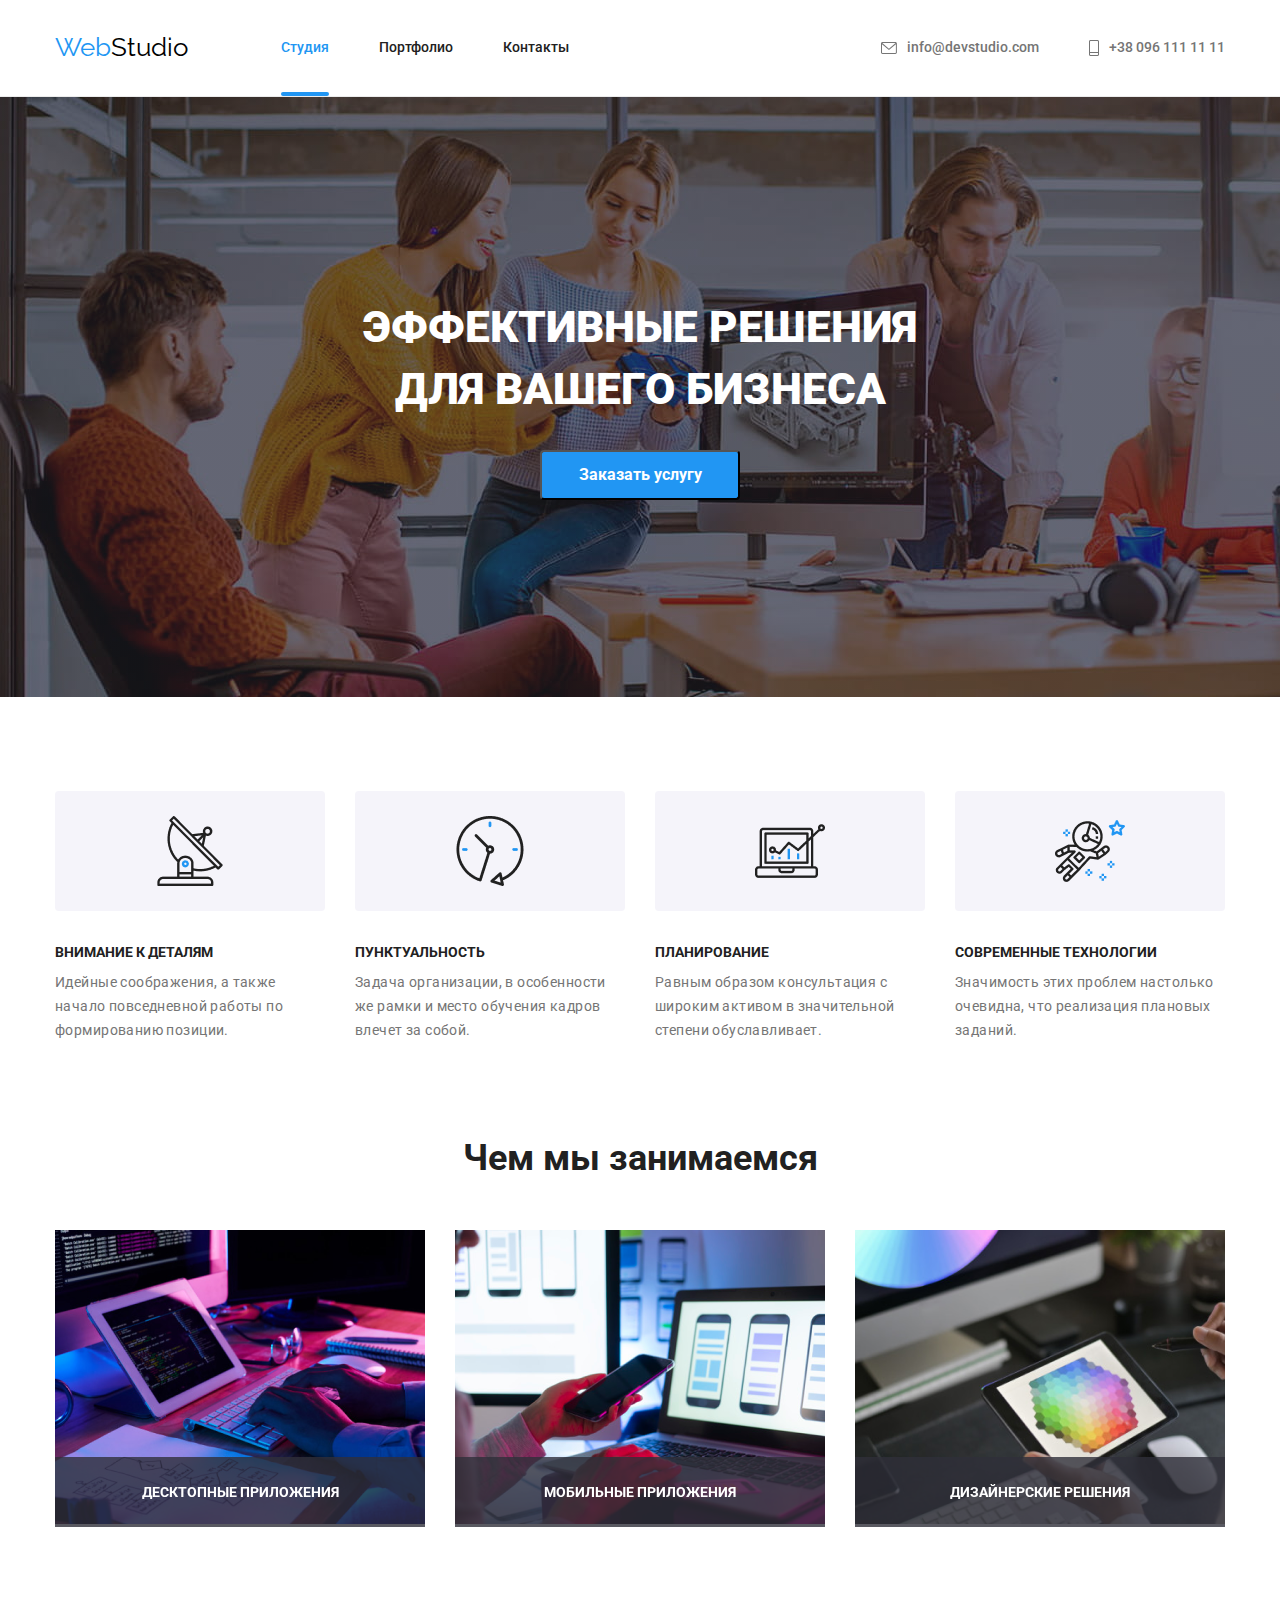
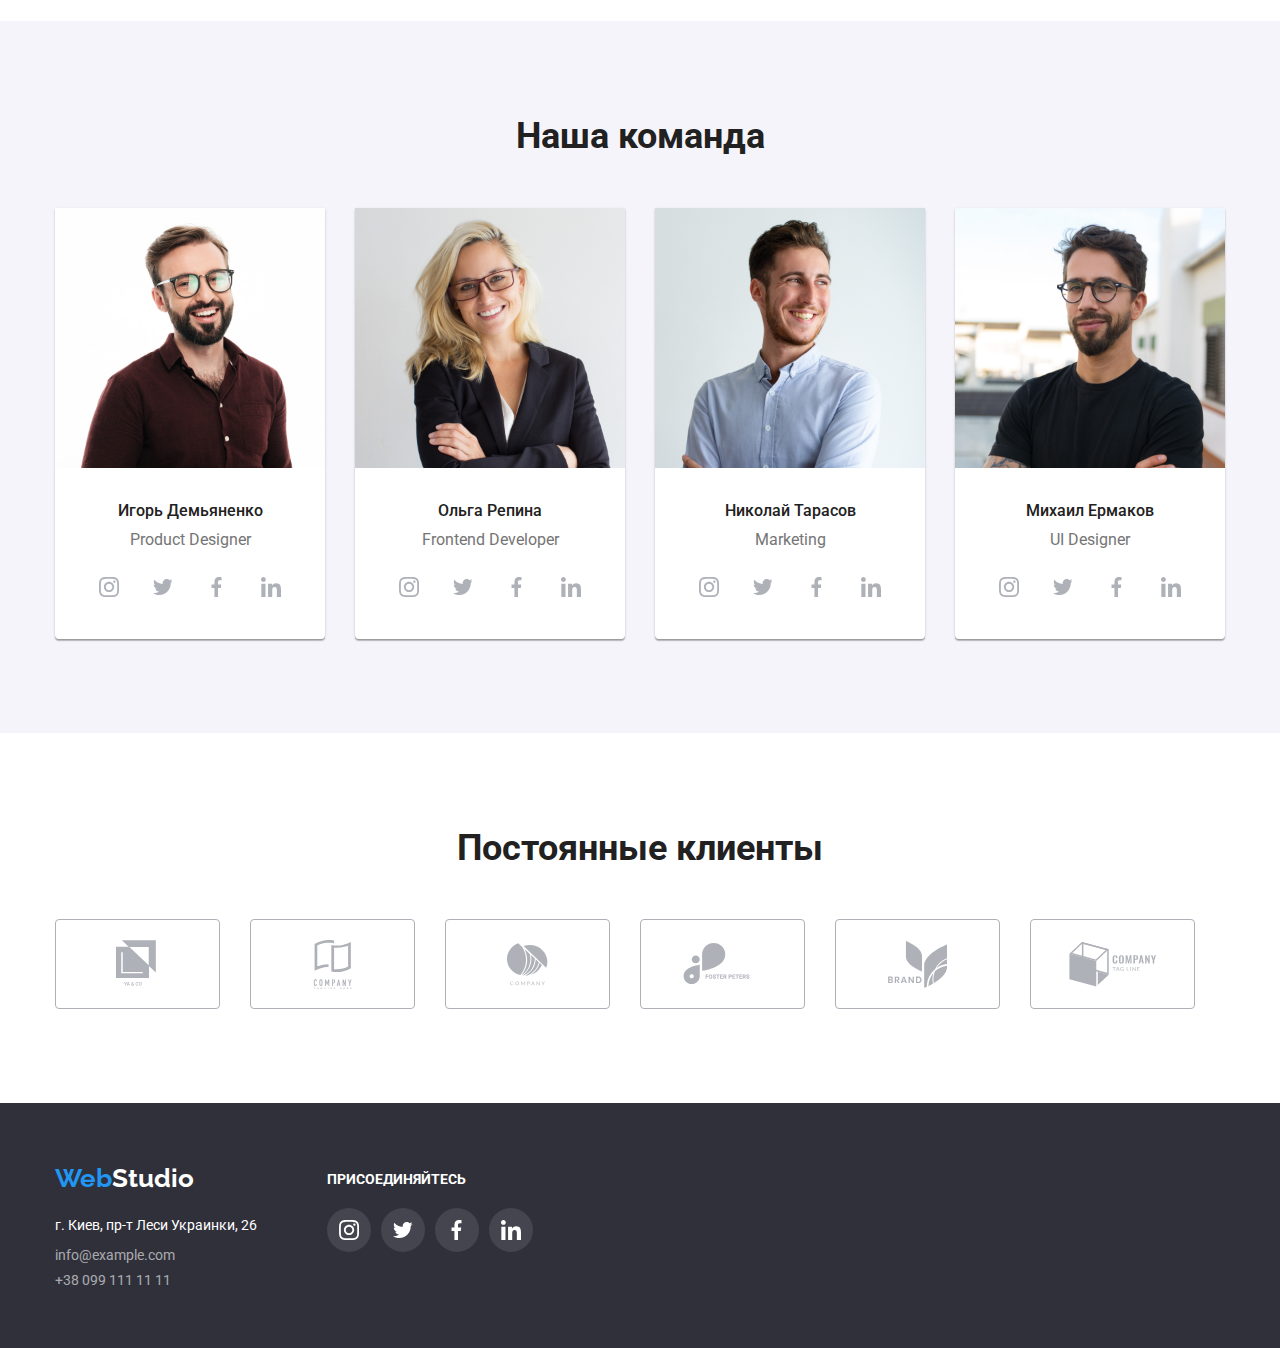
==== index.html @ c2ecac12 "Добавляет дз5" ====
<!DOCTYPE html>
<html lang="ru">
<head>
    <meta charset="UTF-8">
    <meta name="viewport" content="width=device-width, initial-scale=1.0">
    <title>WebStudio</title>
    <link rel="preconnect" href="https://fonts.gstatic.com">
    <link href="https://fonts.googleapis.com/css2?family=Raleway:wght@700&family=Roboto:wght@400;500;700;900&display=swap"
      rel="stylesheet">
    <link rel="stylesheet" href="./css/reset.css">
    <link rel="stylesheet" href="https://cdnjs.cloudflare.com/ajax/libs/modern-normalize/1.0.0/modern-normalize.min.css">
    <link rel="stylesheet" href="./css/styles.css">
</head>

<body class="page">

    <!--Шапка-->

  <header class="page-header">
    <div class="conteiner header-box">
    <nav class="nav-list"> 
    <a lang="en" href="./index.html" class="logo"> <span class="logo-text">Web</span>Studio</a>
      
    <ul class="site-nav">
        <li class="site-item"><a href="./index.html" class="link current">Студия</a></li>
        <li class="site-item"><a href="./portfolio.html" class="link">Портфолио</a></li>
        <li class="site-item"i><a href="#" class="link">Контакты</a></li>
      </ul>
    </nav>
    
      <ul class="connection-link">  
        <li class="connection-item">
          <a lang="en" class="link mail" href="mailto:info@devstudio.com">info@devstudio.com
          <svg class="svg-mail">
            <use href="./images/sprite.svg#icon-envelope">
          </svg>  
          </a>
        </li>
        <li class="connection-item">
          <a class="link tel" href="tel:+380961111111">+38 096 111 11 11
            <svg class="svg-tel">
              <use href="./images/sprite.svg#icon-phone">
            </svg>
          </a>
        </li>
      </ul>
      </div>
  </header>
  
    <!--Герой-->

  <main>

  <section class="hero">
    <div class="conteiner">
    <h1 class="hero-title">Эффективные решения</br> для вашего бизнеса</h1>
    <button type="button" class="button" data-modal-open>Заказать услугу</button>   
  </div>

  <div class="backdrop is-hidden" data-modal>
    <div class="modal">
      <button class="button-close" data-modal-close></button>
    </div>
  </div>

  </section>
    
      <!--Преимущества-->

  <section>
     <!--<h2 class="section-title">Преимущества студии</h2>   -->
    <ul class="conteiner feature-list">
      <li class="feature-list-item icon-antenna">
        <h3 class="title">Внимание к деталям</h3>
        <p class="feature-list-text">Идейные соображения, а также начало повседневной работы по формированию позиции.</p>
      </li>
      <li class="feature-list-item icon-clock">
        <h3 class="title">Пунктуальность</h3>
        <p class="feature-list-text">Задача организации, в особенности же рамки и место обучения кадров влечет за собой.</p>
      </li class="feature-list-item">
      <li class="feature-list-item icon-diagram">
        <h3 class="title">Планирование</h3>
        <p class="feature-list-text">Равным образом консультация с широким активом в значительной степени обуславливает.</p>
      </li>
      <li class="feature-list-item icon-astronaut">
        <h3 class="title">Современные технологии</h3>
        <p class="feature-list-text">Значимость этих проблем настолько очевидна, что реализация плановых заданий.</p>
      </li>
    </ul>
  </section>

    <!--Сфера деятельности-->

  <section class="work">
    <div class="conteiner">  
    <h2 class="section-title-work">Чем мы занимаемся</h2>
      <ul class="work-list">
          <li class="work-item">
            <img src="./images/index/img1.png" alt="Рабочий стол с компьютером" width="370">
            <p class="work-item-subtitle">Десктопные приложения</p>
          </li>
          <li class="work-item">
            <a href="">
              <img src="./images/index/img2.png" alt="Рабочий стол с телефоном" width="370">
              <p class="work-item-subtitle">Мобильные приложения</p>
            </a>
          </li class="work-item">
          <li class="work-item">
            <img src="./images/index/img3.png" alt="Рабочий стол с планшетом" width="370">
            <p class="work-item-subtitle">Дизайнерские решения</p>
          </li>
      </ul>
      </div>
  </section>

  <!--Команда-->

  <section class="team-section">
    <div class="conteiner">
    <h2 class="section-title-team">Наша команда</h2>
      <ul  class="team-list">
        <li class="list-item">
          <img src="./images/index/k1.jpg" alt="фото Игоря" width="270">
          <div class="team-box">
          <h3 class="team-subtitle">Игорь Демьяненко</h3>
          <p class="team-subtitle-text">Product Designer</p>
          <ul class="person-networks">
            <li>
              <a href="#" class="instagram">
              <svg>
                <use href="./images/sprite.svg#icon-instagram"></use>
              </svg>
              </a>
            </li>
            <li>
              <a href="#" class="twitter">
              <svg>
                <use href="./images/sprite.svg#icon-twitter">
              </svg>
              </a>
            </li>
            <li>
              <a href="#" class="facebook">
                <svg>
                  <use href="./images/sprite.svg#icon-facebook">
                </svg>
              </a>
            </li>
            <li>
              <a href="#" class="linkedin">
                <svg>
                  <use href="./images/sprite.svg#icon-linkedin">
                </svg>
              </a>
            </li>
          </ul>    
          </div>
        </li>
        <li class="list-item">
          <img src="./images/index/k2.jpg" alt="фото Ольги" width="270">
          <div class="team-box">
          <h3 class="team-subtitle">Ольга Репина</h3>
          <p class="team-subtitle-text">Frontend Developer</p>
          <ul class="person-networks">
            <li>
              <a href="#" class="instagram">
                <svg>
                  <use href="./images/sprite.svg#icon-instagram"></use>
                </svg>
              </a>
            </li>
            <li>
              <a href="#" class="twitter">
                <svg>
                  <use href="./images/sprite.svg#icon-twitter">
                </svg>
              </a>
            </li>
            <li>
              <a href="#" class="facebook">
                <svg>
                  <use href="./images/sprite.svg#icon-facebook">
                </svg>
              </a>
            </li>
            <li>
              <a href="#" class="linkedin">
                <svg>
                  <use href="./images/sprite.svg#icon-linkedin">
                </svg>
              </a>
            </li>
          </ul>
        </div>
        </li>
        <li class="list-item">
          <img src="./images/index/k3.jpg" alt="фото Николая" width="270">
          <div class="team-box">
          <h3 class="team-subtitle">Николай Тарасов</h3>
          <p class="team-subtitle-text">Marketing</p>
          <ul class="person-networks">
            <li>
              <a href="#" class="instagram">
                <svg>
                  <use href="./images/sprite.svg#icon-instagram"></use>
                </svg>
              </a>
            </li>
            <li>
              <a href="#" class="twitter">
                <svg>
                  <use href="./images/sprite.svg#icon-twitter">
                </svg>
              </a>
            </li>
            <li>
              <a href="#" class="facebook">
                <svg>
                  <use href="./images/sprite.svg#icon-facebook">
                </svg>
              </a>
            </li>
            <li>
              <a href="#" class="linkedin">
                <svg>
                  <use href="./images/sprite.svg#icon-linkedin">
                </svg>
              </a>
            </li>
          </ul>
        </div>
        </li>
        <li class="list-item">
          <img src="./images/index/k4.jpg" alt="фото Михаила" width="270">
          <div class="team-box">
          <h3 class="team-subtitle">Михаил Ермаков</h3>
          <p class="team-subtitle-text">UI Designer</p>
          <ul class="person-networks">
            <li>
              <a href="#" class="instagram">
                <svg>
                  <use href="./images/sprite.svg#icon-instagram"></use>
                </svg>
              </a>
            </li>
            <li>
              <a href="#" class="twitter">
                <svg>
                  <use href="./images/sprite.svg#icon-twitter">
                </svg>
              </a>
            </li>
            <li>
              <a href="#" class="facebook">
                <svg>
                  <use href="./images/sprite.svg#icon-facebook">
                </svg>
              </a>
            </li>
            <li>
              <a href="#" class="linkedin">
                <svg>
                  <use href="./images/sprite.svg#icon-linkedin">
                </svg>
              </a>
            </li>
          </ul>
        </div>
        </li>
      </ul>   
    </div>
  </section>

  <!-- Клиенты -->

<section class="clients">
<div class="conteiner">
<h2 class="section-title-clients">Постоянные клиенты</h2>
<ul class="clients-list">
  <li class="clients-item">
    <a href="#" class="ya-and-co">
      <svg>
        <use href="./images/sprite.svg#icon-ya-and-co"></use>
      </svg>
    </a>
  </li>
  <li>
    <a href="#" class="company-tagline">
      <svg>
        <use href="./images/sprite.svg#icon-company-tagline"></use>
      </svg>
    </a>
  </li>
  <li>
    <a href="#" class="company-fruits">
      <svg class="company-fruits-svg">
        <use href="./images/sprite.svg#icon-company-fruits"></use>
      </svg>
    </a>
  </li>
  <li>
    <a href="#" class="foster-peters">
      <svg class="foster-peters-svg">
        <use href="./images/sprite.svg#icon-foster-peters"></use>
      </svg>
    </a>
  </li>
  <li><a href="#" class="icon-brand">
    <svg class="icon-brand-svg">
      <use href="./images/sprite.svg#icon-brand"></use>
    </svg>
  </a>
</li>
  <li>
    <a href="#" class="icon-build">
      <svg class="icon-build-svg">
        <use href="./images/sprite.svg#icon-build"></use>
      </svg>
    </a>
  </li>
</ul>
</div>
</section>
</main>
    
    <!--Футер-->

    <footer>
      <div class="conteiner footer-conteiner">
        <div class="addres-boks">
        <a lang="en" href="./index.html" class="logo-part"><span class="logo-text">Web</span>Studio</a>
        <address class="address">
            <p class="address-text"> г. Киев, пр-т Леси Украинки, 26</p>
            <ul>
            <li><a class="address-link" href="mailto:info@example.com">info@example.com</a></li>
            <li><a class="address-link" href="tel:+380991111111">+38 099 111 11 11</a>
            </ul>
        </address>
      </div>
      <div class="networks">
        <h3 class="netwoks-title">Присоединяйтесь</h3>
        <ul class="networks-list">
          <li>
            <a href="#" class="instagram-footer">
              <svg>
                <use href="./images/sprite.svg#icon-instagram"></use>
              </svg>
            </a>
          </li>
          <li>
            <a href="#" class="twitter-footer">
              <svg>
                <use href="./images/sprite.svg#icon-twitter">
              </svg>
            </a>
          </li>
          <li>
            <a href="#" class="facebook-footer">
              <svg>
                <use href="./images/sprite.svg#icon-facebook">
              </svg>
            </a>
          </li>
          <li>
            <a href="#" class="linkedin-footer">
              <svg>
                <use href="./images/sprite.svg#icon-linkedin">
              </svg>
            </a>
          </li>
        </ul>
      </div>
      </div>

    </footer>

<script src="./js/modal.js"></script>

</body>
</html>
---- css/styles.css ----
:root {
  --primary-text-color: #757575;
  --title-text-color: #212121;
  --accent-color: #2196f3;
  --background-color: #ffffff;
}

.page {
  background-color: var(--background-color);
  color: var(--primary-text-color);
  font-family: Roboto, sans-serif;
  letter-spacing: 3%;
}

/* Убрать черную рамку */
a:active,
a:focus {
  outline: none;
}

input,
textarea {
  outline: none;
}
input:active,
textarea:active {
  outline: none;
}
:focus {
  outline: none;
}
textarea {
  resize: none;
}
textarea {
  resize: vertical;
}
textarea {
  resize: horizontal;
}

.page-header {
  border-bottom: 1px solid #ececec;
}

.conteiner {
  width: 1200px;
  padding-left: 15px;
  padding-right: 15px;
  margin: 0 auto;
}

.logo {
  color: #000000;

  padding-top: 32px;
  padding-bottom: 32px;

  font-family: Raleway, sans-serif;
  font-size: 26px;
  line-height: 1.2;
  text-decoration: none;
}

.logo-text {
  color: var(--accent-color);
}

/* site nav and connection link */

.header-box {
  display: flex;
  align-items: center;
}

.nav-list {
  display: flex;
  align-items: center;
}

.site-nav {
  display: flex;
  margin-left: 93px;
}

.connection-link {
  display: flex;
  margin-left: auto;
}

.site-item:not(:first-child) {
  margin-left: 50px;
}

.site-item {
  position: relative;
}

.connection-link li:last-child {
  margin-left: 50px;
}

.svg-mail {
  width: 16px;
  height: 12px;
  fill: currentColor;
  margin-right: 10px;
}
.svg-tel {
  width: 10px;
  height: 16px;
  fill: currentColor;
  margin-right: 10px;
}

.site-nav .link {
  color: var(--title-text-color);

  display: block;
  padding-top: 40px;
  padding-bottom: 40px;

  font-weight: 500;
  font-size: 14px;
  line-height: 1.14;
  letter-spacing: 2%;
  text-decoration: none;
  transition: 250ms color cubic-bezier(0.4, 0, 0.2, 1);
}

.connection-link .link {
  color: var(--primary-text-color);

  display: flex;
  flex-direction: row-reverse;
  align-items: center;

  padding-top: 32px;
  padding-bottom: 32px;

  font-weight: 500;
  font-size: 14px;
  line-height: 1.14;
  letter-spacing: 2%;
  text-decoration: none;
  transition: 250ms color cubic-bezier(0.4, 0, 0.2, 1);
}

.site-nav .link:hover,
.site-nav .link:focus {
  color: var(--accent-color);
  outline: none;
}

.connection-link .link:hover,
.connection-link .link:focus {
  color: var(--accent-color);
  outline: none;
}

.site-nav .link.current {
  color: var(--accent-color);
}

.site-nav .link.current::before {
  content: "";
  position: absolute;
  left: 0%;
  bottom: 0%;
  width: 100%;
  height: 4px;

  background: #2196f3;
  border-radius: 2px;
}

/* hero */
.hero {
  padding-top: 200px;
  padding-bottom: 200px;

  text-align: center;

  background-color: #2f303a;
  background-image: linear-gradient(
      rgba(47, 48, 58, 0.4),
      rgba(47, 48, 58, 0.4)
    ),
    url(../images/index/backgroun_hero.jpg);
  background-size: cover;
  height: 600px;
}

.hero-title {
  color: #ffffff;

  font-weight: 900;
  font-size: 44px;
  line-height: 1.4;

  margin-bottom: 30px;
  letter-spacing: 6%;
  text-transform: uppercase;
}

/* button */

.button {
  color: #ffffff;
  background-color: var(--accent-color);

  width: 200px;
  height: 50px;

  cursor: pointer;
  border-radius: 4px;
  font-weight: 700;
  font-size: 16px;
  line-height: 1.9;
  letter-spacing: 6%;
}

.backdrop {
  position: fixed;
  top: 0%;
  left: 0%;
  width: 100%;
  height: 100%;
  background: rgba(0, 0, 0, 0.2);
}

.backdrop.is-hidden {
  opacity: 0;
  pointer-events: none;
}

.modal {
  position: absolute;
  top: 50%;
  left: 50%;
  transform: translate(-50%, -50%);

  width: 528px;
  height: 581px;

  background-color: #ffffff;
}

.button-close {
  position: absolute;
  right: 0%;
  width: 30px;
  height: 30px;
  border-radius: 50%;
  border: 1px solid rgba(0, 0, 0, 0.1);
  background-color: #ffffff;
  background-image: url(../images/index/close-black.png);
  background-position: center;
  background-repeat: no-repeat;
  cursor: pointer;
}

/* Преимущества */
/* feature */

.title {
  margin-bottom: 10px;
}

.feature-list {
  padding-top: 94px;
  padding-bottom: 94px;
  display: flex;
  justify-content: space-between;
}

.feature-list-item {
  width: 270px;
}

.feature-list-item:not(:first-child) {
  margin-left: 30px;
}

.icon-antenna::before {
  background-image: url(../images/index/antenna1.png);
}

.icon-clock::before {
  background-image: url(../images/index/clock2.png);
}

.icon-diagram::before {
  background-image: url(../images/index/diagram3.png);
}

.icon-astronaut::before {
  background-image: url(../images/index/astronaut4.png);
}

.icon-astronaut::before,
.icon-diagram::before,
.icon-clock::before,
.icon-antenna::before {
  display: inline-block;
  width: 270px;
  height: 120px;
  content: "";
  background-position: center;
  background-repeat: no-repeat;
  background-color: #f5f4fa;
  border-radius: 4px;
  margin-bottom: 30px;
}

.feature-list .title {
  color: var(--title-text-color);

  font-weight: 700;
  font-size: 14px;
  line-height: 1.2;
  text-transform: uppercase;
}

.feature-list .feature-list-text {
  font-weight: 400;
  font-size: 14px;
  line-height: 1.71;
  letter-spacing: 0.03em;
}

/* сфера деятельности */

.work {
  padding-bottom: 94px;
}

.section-title-work {
  color: var(--title-text-color);

  margin-bottom: 50px;
  font-weight: 700;
  font-size: 36px;
  line-height: 1.2;
  text-align: center;
}

.work-list {
  display: flex;
  justify-content: space-between;
}

.work-item {
  display: block;
  position: relative;
}

.work-item:not(:first-child) {
  margin-left: 30px;
}

.work-item-subtitle {
  color: #ffffff;
  background: rgba(47, 48, 58, 0.8);

  font-weight: 700;
  font-size: 14px;
  line-height: 16px;
  text-align: center;
  text-transform: uppercase;

  padding: 27px 82px;
  width: 100%;
  height: 70px;
  position: absolute;
  bottom: 0%;
  left: 0%;
  transform: translate();
}

/* Команда */

.team-section {
  padding-top: 94px;
  padding-bottom: 94px;
  background-color: #f5f4fa;
}

.team-list {
  display: flex;
  justify-content: space-between;
}

.list-item {
  background-color: #ffffff;
  box-shadow: 0px 1px 3px rgba(0, 0, 0, 0.12), 0px 1px 1px rgba(0, 0, 0, 0.14),
    0px 2px 1px rgba(0, 0, 0, 0.2);
  border-radius: 0px 0px 4px 4px;
}

.list-item:not(:first-child) {
  margin-left: 30px;
}

.section-title-team {
  color: var(--title-text-color);

  margin-bottom: 50px;
  font-weight: 700;
  font-size: 36px;
  line-height: 1.2;
  text-align: center;
}

.team-box {
  padding-top: 30px;
  padding-bottom: 30px;
}

.team-subtitle {
  color: var(--title-text-color);

  margin-bottom: 10px;
  font-weight: 500;
  font-size: 16px;
  line-height: 1.2;
  text-align: center;
}

.team-subtitle-text {
  font-weight: 400;
  font-size: 16px;
  line-height: 19px;

  text-align: center;
}

.person-networks {
  display: flex;
  justify-content: center;
  padding: 0 32px;
  margin-top: 16px;
  transition: 250ms fill cubic-bezier(0.4, 0, 0.2, 1);
}

.person-networks li:not(:last-child) {
  margin-right: 10px;
}

.linkedin:hover,
.facebook:hover,
.twitter:hover,
.instagram:hover {
  background-color: #2196f3;
}

.linkedin:focus,
.facebook:focus,
.twitter:focus,
.instagram:focus {
  background-color: #2196f3;
}

.linkedin:hover svg,
.facebook:hover svg,
.twitter:hover svg,
.instagram:hover svg {
  fill: #ffffff;
}

.linkedin:focus svg,
.facebook:focus svg,
.twitter:focus svg,
.instagram:focus svg {
  fill: #ffffff;
}

.linkedin,
.facebook,
.instagram,
.twitter {
  height: 100%;
  display: flex;
  justify-content: center;
  align-items: center;
  border-radius: 50%;
  transition: 250ms background-color cubic-bezier(0.4, 0, 0.2, 1);
}

.person-networks li {
  width: 44px;
  height: 44px;
}

.person-networks svg {
  width: 20px;
  height: 20px;
  fill: #afb1b8;
  transition: 250ms fill cubic-bezier(0.4, 0, 0.2, 1);
}

/* Клиенты */

.clients {
  padding-top: 94px;
  padding-bottom: 94px;
}

.section-title-clients {
  color: var(--title-text-color);

  font-weight: 700;
  font-size: 36px;
  line-height: 1.17;
  text-align: center;
}

.clients-list {
  padding-top: 50px;
  display: flex;
  justify-content: space-between;
  align-items: center;
}

.clients-list li {
  width: 170px;
  height: 90px;
  margin-right: 30px;
}

.clients-list .company-fruits-svg {
  width: 41px;
  height: 43px;
}

.clients-list .foster-peters-svg {
  width: 80px;
  height: 42px;
}

.clients-list .icon-brand-svg {
  width: 59px;
  height: 47px;
}

.clients-list .icon-build-svg {
  width: 88px;
  height: 45px;
}

.clients-list svg {
  width: 44px;
  height: 49px;
  fill: #afb1b8;
  transition: 250ms fill cubic-bezier(0.4, 0, 0.2, 1);
}

.icon-build,
.icon-brand,
.foster-peters,
.company-fruits,
.company-tagline,
.ya-and-co {
  width: 100%;
  height: 90px;
  border: 1px solid #afb1b8;
  border-radius: 4px;
  display: flex;
  justify-content: center;
  align-items: center;
  transition: 250ms fill cubic-bezier(0.4, 0, 0.2, 1);
}

.icon-build:hover,
.icon-brand:hover,
.foster-peters:hover,
.company-fruits:hover,
.company-tagline:hover,
.ya-and-co:hover {
  border-color: #2196f3;
}

.icon-build:focus,
.icon-brand:focus,
.foster-peters:focus,
.company-fruits:focus,
.company-tagline:focus,
.ya-and-co:focus {
  border-color: #2196f3;
}

.icon-build:hover svg,
.icon-brand:hover svg,
.foster-peters:hover svg,
.company-fruits:hover svg,
.company-tagline:hover svg,
.ya-and-co:hover svg {
  fill: #2196f3;
}

.icon-build:focus svg,
.icon-brand:focus svg,
.foster-peters:focus svg,
.company-fruits:focus svg,
.company-tagline:focus svg,
.ya-and-co:focus svg {
  fill: #2196f3;
}

/* Футер */

footer {
  padding-top: 60px;
  padding-bottom: 60px;
  background-color: #2f303a;
}

.footer-conteiner {
  display: flex;
}

.addres-boks {
  margin-right: 70px;
}

.logo-part {
  color: #ffffff;

  display: inline-block;
  margin-bottom: 20px;

  font-family: Raleway, sans-serif;
  font-weight: bold;
  font-size: 26px;
  line-height: 1.2;
  text-decoration: none;
}

.address-text {
  color: #ffffff;

  margin-bottom: 9px;

  font-weight: 400;
  font-size: 14px;
  line-height: 1.7;
}
.address li:not(:last-child) {
  margin-bottom: 9px;
}

.address-link-text {
  display: block;
  margin-bottom: 9px;
}

.address-link {
  color: rgba(255, 255, 255, 0.6);
  font-weight: 400;
  font-size: 14px;
  line-height: 1.7px;
  text-decoration: none;
  transition: 250ms color cubic-bezier(0.4, 0, 0.2, 1);
}

.address-link:hover,
.address-link:focus {
  color: var(--accent-color);
}

/* Часть с networks */

.netwoks-title {
  color: #ffffff;
  font-weight: 700;
  font-size: 14px;
  line-height: 1.14;
  text-transform: uppercase;

  padding-top: 9px;
  margin-bottom: 20px;
}

.networks-list li:not(:last-child) {
  margin-right: 10px;
}

.networks-list {
  display: flex;
  fill: #ffffff;
}

.networks-list li {
  width: 44px;
  height: 44px;
  display: flex;
  justify-content: center;
  align-items: center;
  border-radius: 50%;
  transition: 250ms background-color cubic-bezier(0.4, 0, 0.2, 1);
}

.networks-list li:hover {
  background-color: #2196f3;
}

.networks-list a:focus {
  background-color: #2196f3;
}

.networks-list a {
  width: 100%;
  height: 100%;
  display: flex;
  justify-content: center;
  align-items: center;
  margin: auto;
  border-radius: 50%;

  background-color: rgba(255, 255, 255, 0.1);
}

.networks-list svg {
  width: 20px;
  height: 20px;
  fill: #ffffff;
}

/* Портфолио */

.main-projects {
  padding-top: 94px;
  padding-bottom: 94px;
}

/* Фильтр */

.button-text {
  color: var(--title-text-color);
  background-color: #f5f4fa;
  display: inline-block;
  border-radius: 4px;
  border: 1px solid #f5f4fa;
  padding: 6px 22px;

  font-weight: 500;
  font-size: 16px;
  line-height: 1.63;

  text-align: center;

  transition: 250ms color cubic-bezier(0.4, 0, 0.2, 1);
  transition: 250ms background-color cubic-bezier(0.4, 0, 0.2, 1);
}

.button-item {
  margin-left: 8px;
}

.button-item:first-child {
  margin-left: 0;
}

.button-text:hover,
.button-text:focus {
  color: #ffffff;
  background-color: var(--accent-color);
}

.button-list {
  display: flex;
  justify-content: center;
  margin-bottom: 50px;
}

/* Проекты */

.projects-list li:hover,
.projects-list li:focus {
  box-shadow: 0px 1px 1px rgba(0, 0, 0, 0.12), 0px 4px 4px rgba(0, 0, 0, 0.06),
    1px 4px 6px rgba(0, 0, 0, 0.16);
}

.projects-list a:focus {
  display: inline-block;
  box-shadow: 0px 1px 1px rgba(0, 0, 0, 0.12), 0px 4px 4px rgba(0, 0, 0, 0.06),
    1px 4px 6px rgba(0, 0, 0, 0.16);
}
.projects-list {
  margin-left: -30px;
  margin-top: -30px;
  display: flex;
  flex-wrap: wrap;
}

.projects-item {
  width: 370px;
  margin-left: 30px;
  margin-top: 30px;
  background: #ffffff;
  border: 1px solid #eeeeee;
}

.project-subtitle {
  padding: 20px 24px;
}

.projects-title {
  color: var(--title-text-color);

  font-weight: 700;
  font-size: 18px;
  line-height: 2;

  letter-spacing: 6%;
}

.projects-text {
  color: var(--primary-text-color);

  font-weight: 400;
  font-size: 16px;
  line-height: 1.9;
}

.projects-link {
  display: inline-block;
  text-decoration: none;
}

.fon-box {
  position: relative;
}

.overlay-text {
  color: #ffffff;
  opacity: 0;
  overflow: hidden;
  width: 100%;
  height: 100%;
  position: absolute;
  top: 100%;
  left: 0%;
  padding: 63px 24px;
  transition: all 250ms cubic-bezier(0.4, 0, 0.2, 1);

  font-weight: 400;
  font-size: 18px;
  line-height: 1.6;
  background: rgba(33, 150, 243, 0.9);
}

.projects-link:focus .overlay-text,
.projects-link:hover .overlay-text {
  opacity: 1;
  top: 0%;
}
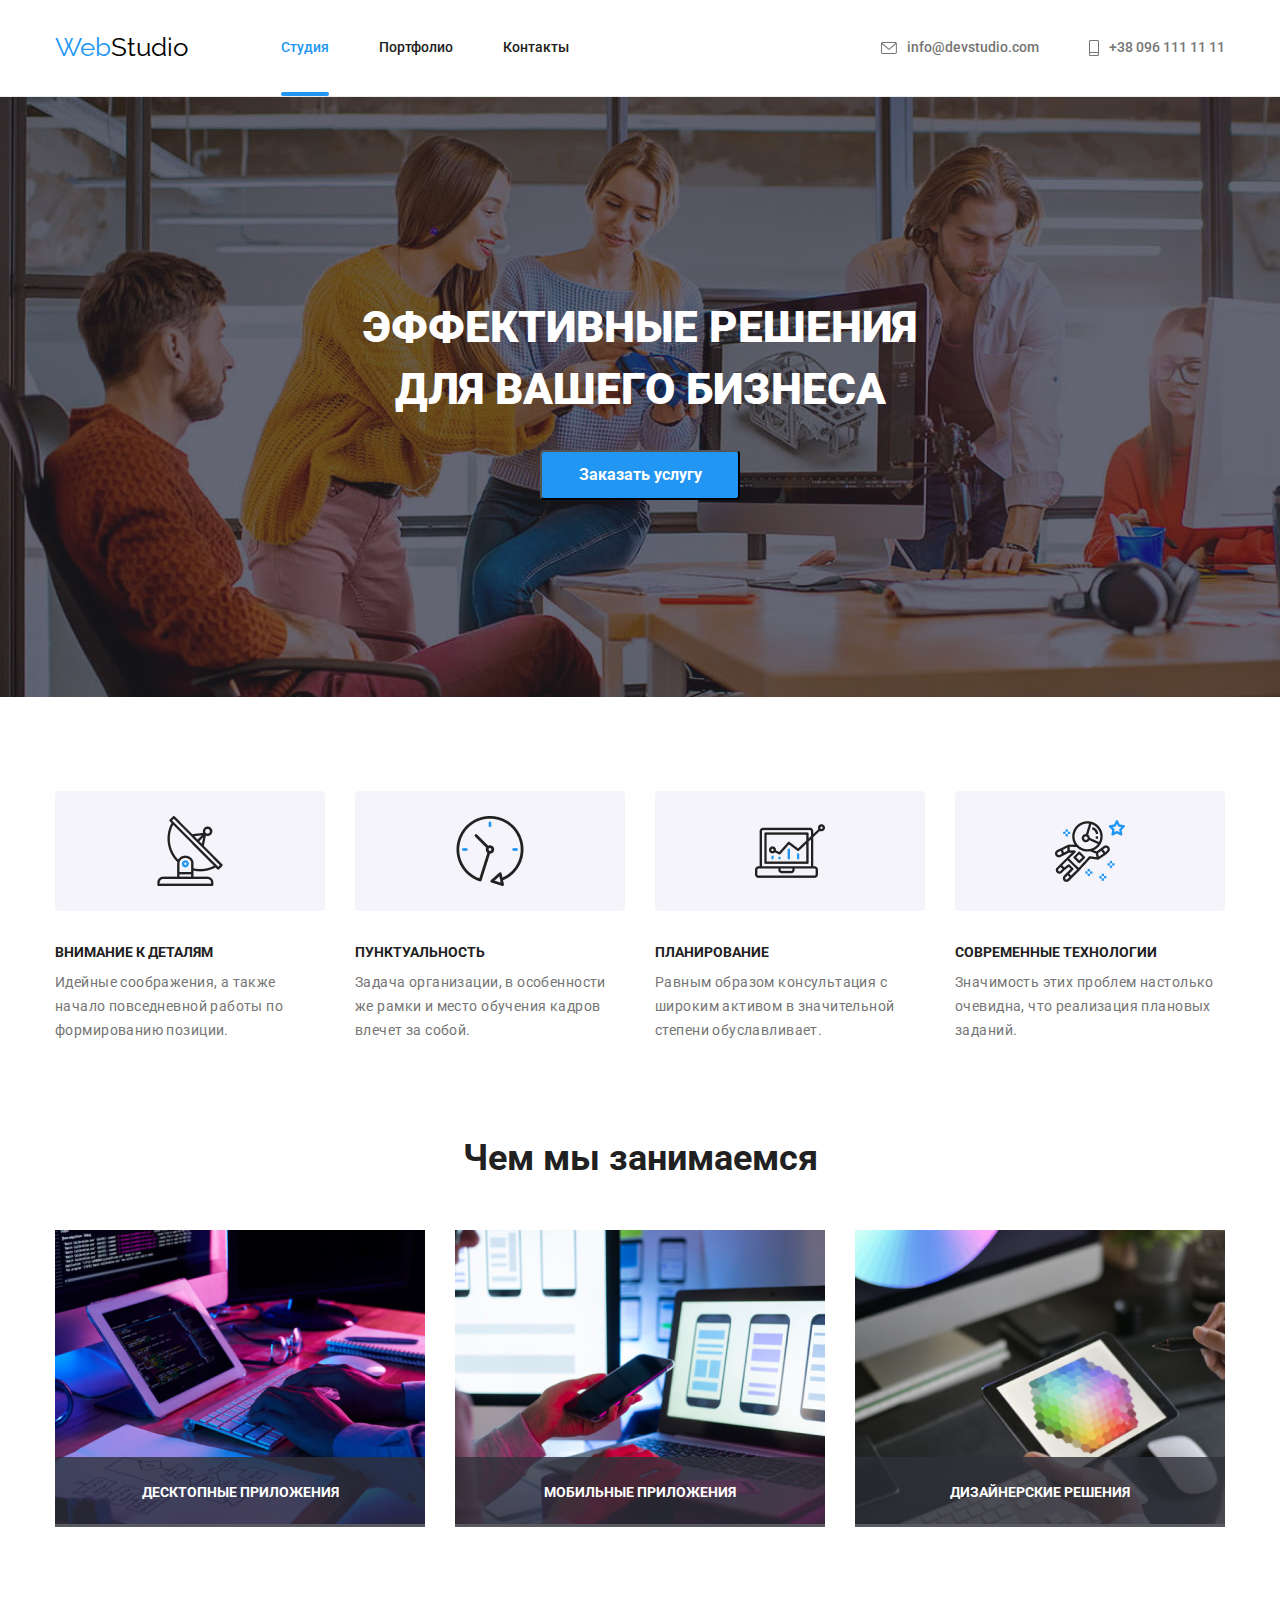
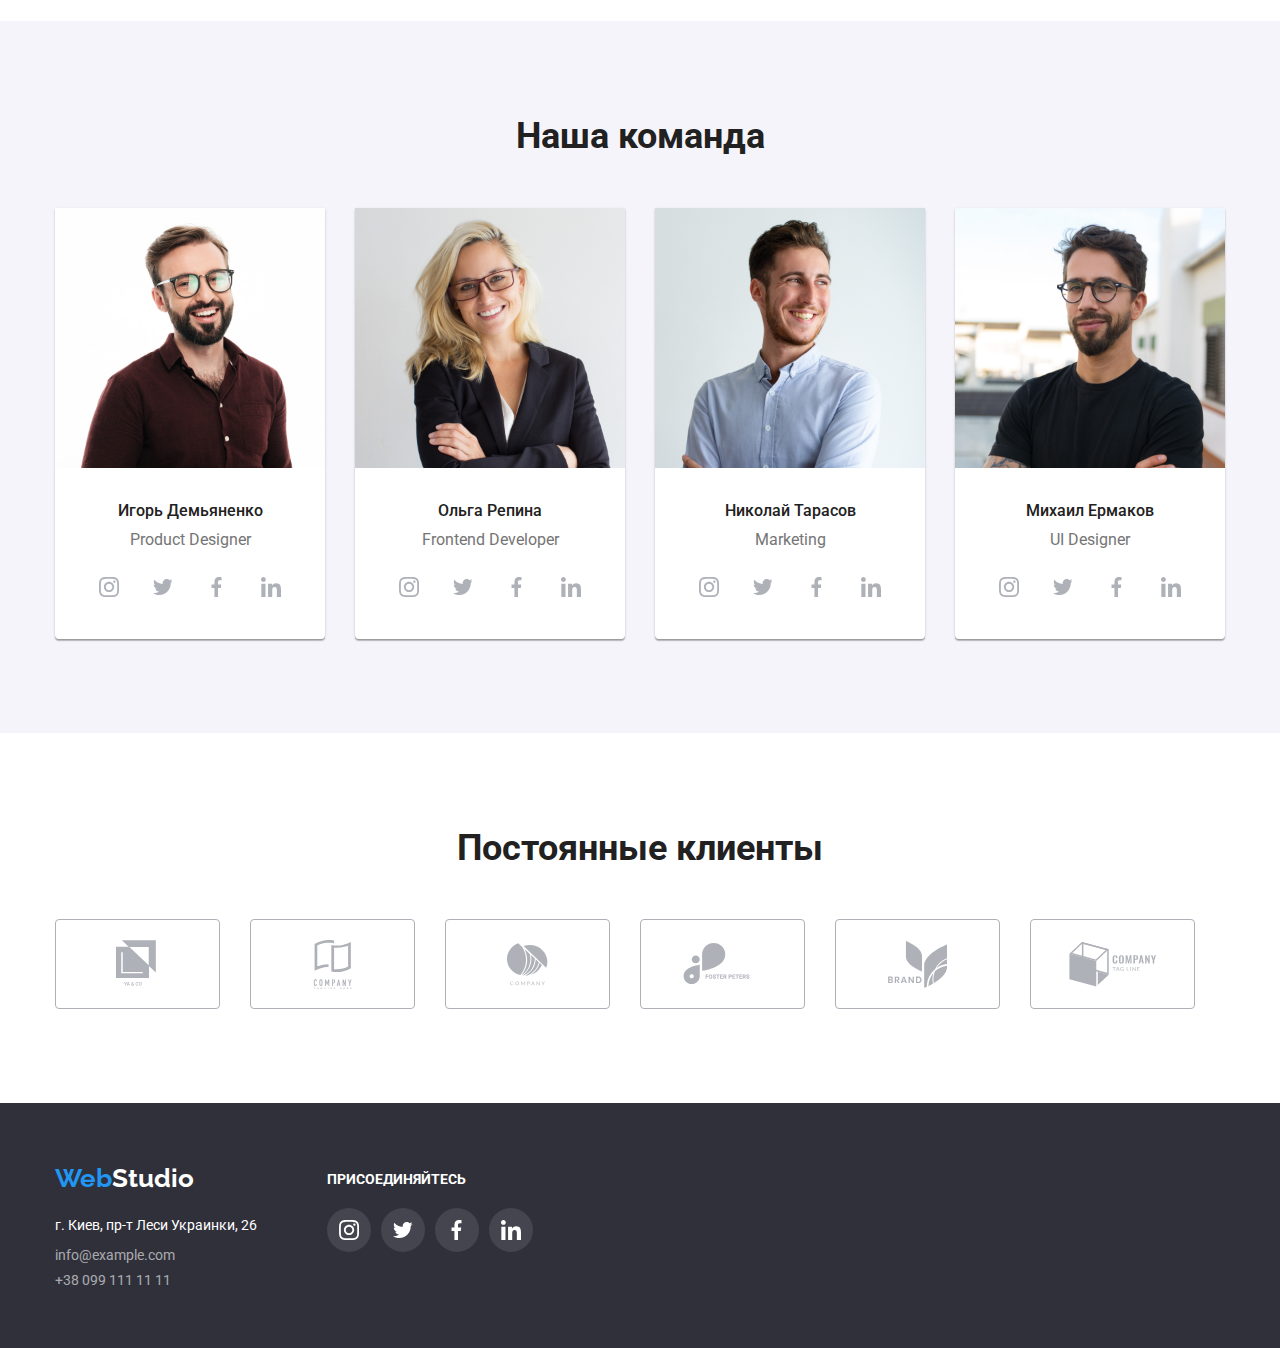
==== commit d89f82b4: "Добавляет модальное окно" ====
--- a/index.html
+++ b/index.html
@@ -56,15 +56,8 @@
     <h1 class="hero-title">Эффективные решения</br> для вашего бизнеса</h1>
     <button type="button" class="button" data-modal-open>Заказать услугу</button>   
   </div>
-
-  <div class="backdrop is-hidden" data-modal>
-    <div class="modal">
-      <button class="button-close" data-modal-close></button>
-    </div>
-  </div>
-
   </section>
-    
+            
       <!--Преимущества-->
 
   <section>
@@ -371,8 +364,56 @@
         </ul>
       </div>
       </div>
-
     </footer>
+
+
+<!-- Модальное окно -->
+
+<div class="backdrop is-hidden" data-modal>
+  <div class="modal">
+    <button class="button-close" data-modal-close>
+      <svg class="icon-close-svg">
+        <use href="./images/icon3/Closed.svg#icon-close"></use>
+      </svg>
+    </button>
+    <h3 class="modal-title">Оставьте свои данные, мы вам перезвоним</h3>
+    <form class="input-box" autocomplete="on">
+      <label for="name-input">Имя</label>
+      <div class="icon-input">
+        <input type="text" id="name_input" class="input-style" name="name">
+        <svg class="man-svg">
+          <use href="./images/icon3/man.svg#icon-man"></use>
+        </svg>
+      </div>
+      <label for="phone_input">Телефон</label>
+      <div class="icon-input">
+        <input type="text" id="phone_input" class="input-style" name="phone">
+        <svg class="phone-svg">
+          <use href="./images/icon3/Phone.svg#icon-Phone"></use>
+        </svg>
+      </div>
+      <label for="mail_input">Почта</label>
+      <div class="icon-input">
+        <input type="text" id="mail_input" class="input-style" name="mail">
+        <svg class="post-svg">
+          <use href="./images/icon3/post.svg#icon-post"></use>
+        </svg>
+      </div>
+      <label for="comment_input">Комментарий</label>
+      <div class="icon-input">
+        <textarea name="comment" id="comment_input" placeholder="Введите текст"></textarea>
+      </div>
+      <div class="policy">
+        <input type="checkbox" id="checkbox_inp" name="policy" class="visually-hidden check">
+        <label class="check-label" for="checkbox_inp">Соглашаюсь с рассылкой и принимаю
+          <a href="" class="policy_link">Условия договора</a>
+        </label>
+      </div>
+      <button class="send_form">Отправить</button>
+    </form>
+  </div>
+</div>
+
 
 <script src="./js/modal.js"></script>
 
--- a/css/styles.css
+++ b/css/styles.css
@@ -220,34 +220,7 @@
   letter-spacing: 6%;
 }
 
-.backdrop {
-  position: fixed;
-  top: 0%;
-  left: 0%;
-  width: 100%;
-  height: 100%;
-  background: rgba(0, 0, 0, 0.2);
-}
-
-.backdrop.is-hidden {
-  opacity: 0;
-  pointer-events: none;
-}
-
-.modal {
-  position: absolute;
-  top: 50%;
-  left: 50%;
-  transform: translate(-50%, -50%);
-
-  width: 528px;
-  height: 581px;
-
-  background-color: #ffffff;
-}
-
-.button-close {
-  position: absolute;
+/* position: absolute;
   right: 0%;
   width: 30px;
   height: 30px;
@@ -258,7 +231,7 @@
   background-position: center;
   background-repeat: no-repeat;
   cursor: pointer;
-}
+} */
 
 /* Преимущества */
 /* feature */
@@ -855,3 +828,182 @@
   opacity: 1;
   top: 0%;
 }
+
+/* Модальное окно  */
+
+.backdrop {
+  position: fixed;
+  top: 0%;
+  left: 0%;
+  width: 100%;
+  height: 100vh;
+  background: rgba(0, 0, 0, 0.2);
+}
+
+.backdrop.is-hidden {
+  opacity: 0;
+  pointer-events: none;
+}
+
+.modal {
+  position: absolute;
+  top: 50%;
+  left: 50%;
+  transform: translate(-50%, -50%);
+
+  width: 528px;
+  height: 581px;
+
+  background-color: #ffffff;
+  box-shadow: 0 1px 3px rgb(0 0 0 / 12%), 0 1px 1px rgb(0 0 0 / 14%),
+    0 2px 1px rgb(0 0 0 / 20%);
+  border-radius: 4px;
+}
+
+.button-close {
+  width: 30px;
+  height: 30px;
+  background-color: white;
+  border-radius: 50%;
+  border: 1px solid rgba(0, 0, 0, 0.1);
+  display: flex;
+  justify-content: center;
+  align-items: center;
+  cursor: pointer;
+  margin-left: auto;
+  margin-top: 8px;
+  margin-right: 8px;
+}
+
+.button-close .icon-close-svg {
+  display: block;
+  width: 11px;
+  height: 11px;
+  fill: black;
+  transition: 250ms fill cubic-bezier(0.4, 0, 0.2, 1);
+}
+
+.button-close .icon-close-svg:hover {
+  fill: var(--accent-color);
+}
+
+.modal-title {
+  font-weight: 700;
+  font-size: 20px;
+  line-height: 1.15;
+  text-align: center;
+
+  color: var(--title-text-color);
+}
+
+form {
+  padding-left: 40px;
+  padding-right: 40px;
+}
+
+.icon-input {
+  position: relative;
+}
+
+.man-svg,
+.phone-svg,
+.post-svg {
+  position: absolute;
+  top: 0;
+  left: 0;
+  width: 12px;
+  height: 12px;
+  margin-top: 14px;
+  margin-bottom: 14px;
+  margin-left: 15px;
+}
+
+label {
+  display: block;
+  padding-top: 10px;
+  padding-bottom: 4px;
+  font-size: 12px;
+  line-height: 1.1;
+  letter-spacing: 1%;
+  color: #757575;
+}
+
+label:first-child {
+  padding-top: 12px;
+  padding-bottom: 4px;
+}
+
+.input-box .input-style {
+  width: 448px;
+  height: 40px;
+  border: 1px solid rgba(33, 33, 33, 0.2);
+  border-radius: 4px;
+  transition: 250ms border-color cubic-bezier(0.4, 0, 0.2, 1);
+  padding-left: 42px;
+}
+
+.input-style + svg {
+  transition: 250ms fill cubic-bezier(0.4, 0, 0.2, 1);
+}
+
+textarea {
+  width: 448px;
+  height: 120px;
+  border: 1px solid rgba(33, 33, 33, 0.2);
+  border-radius: 4px;
+  padding: 12px 16px;
+  resize: none;
+  transition: 250ms border-color cubic-bezier(0.4, 0, 0.2, 1);
+}
+
+.policy {
+  margin-bottom: 30px;
+}
+
+.visually-hidden {
+  position: absolute;
+  width: 1px;
+  height: 1px;
+  margin: -1px;
+  border: 0;
+  padding: 0;
+  clip: rect(0 0 0 0);
+  overflow: hidden;
+}
+.check-label {
+  position: relative;
+  padding-left: 25px;
+}
+.check-label:before {
+  content: "";
+  position: absolute;
+  width: 16px;
+  height: 15px;
+  border: 2px solid black;
+  border-radius: 2px;
+  left: 0;
+}
+
+.check:checked + .check-label:before {
+  background-color: var(--accent-color);
+  background-image: url("../images/icon3/mark.svg");
+  border-color: var(--accent-color);
+}
+
+.check:focus + .check-label:before {
+  border-color: var(--accent-color);
+}
+
+.send_form {
+  width: 200px;
+  height: 50px;
+  background: #2196f3;
+  box-shadow: 0px 4px 4px rgb(0 0 0 / 15%);
+  border-radius: 4px;
+  color: white;
+  border: none;
+  text-align: center;
+  margin: 0 auto;
+  display: block;
+  cursor: pointer;
+}
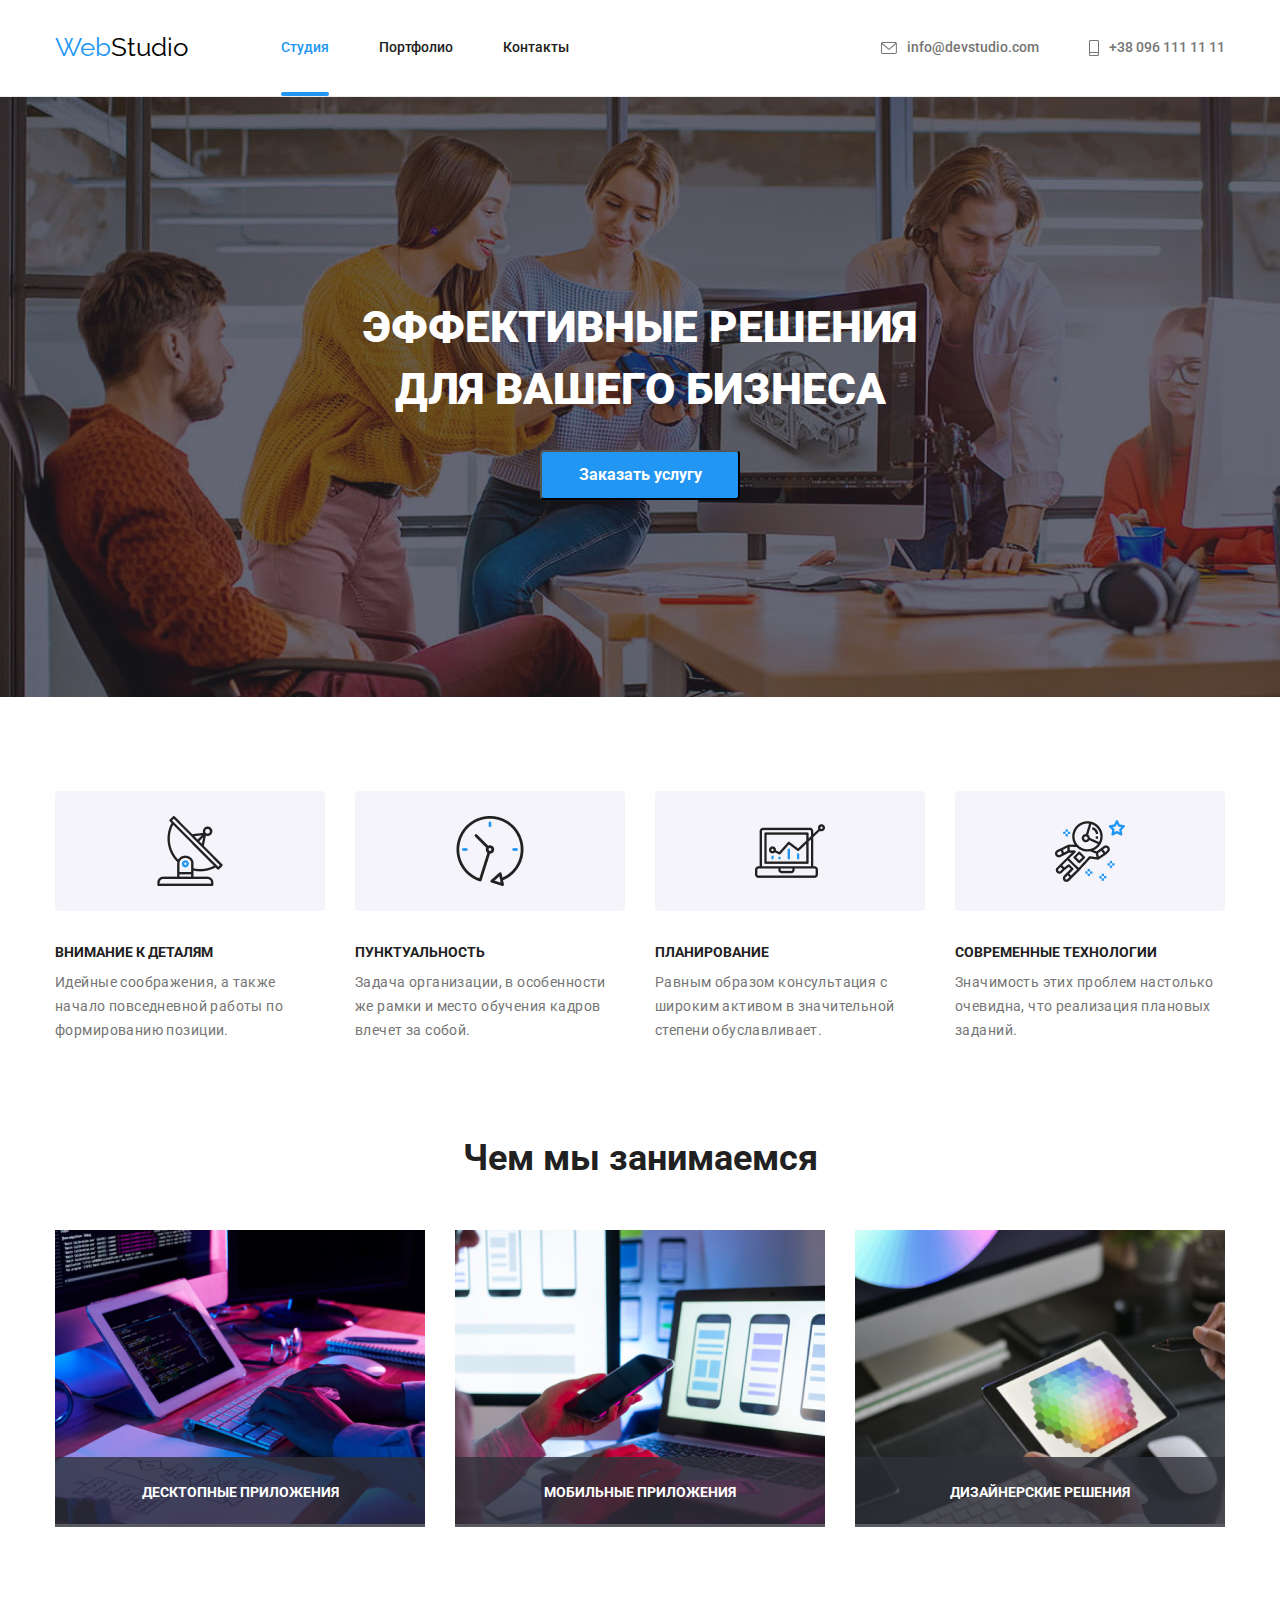
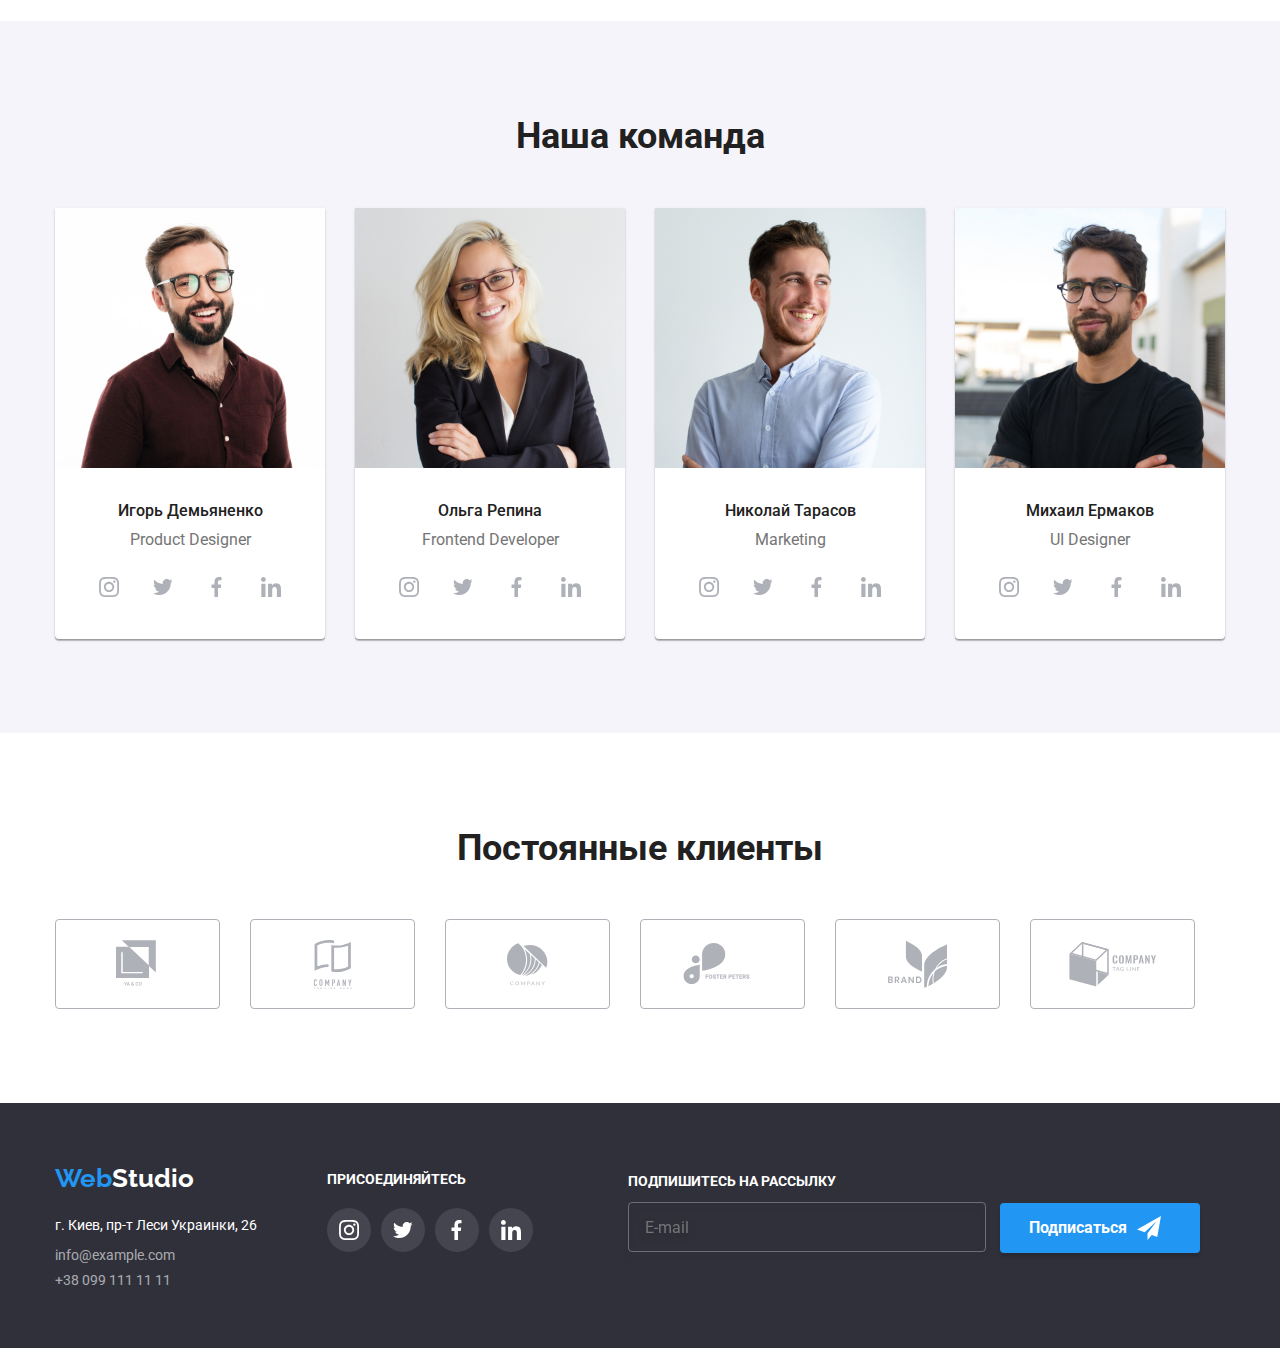
==== commit cab37b9f: "Добавляет требования дз6" ====
--- a/index.html
+++ b/index.html
@@ -363,6 +363,18 @@
           </li>
         </ul>
       </div>
+      
+      <div class="subscription">
+        <h3 class="subscription-title">Подпишитесь на рассылку</h3>
+        <form class="subscription-box">
+          <input type="email" class="email-input" placeholder="E-mail">
+          <button class="button-subscribe">Подписаться
+          <svg class="subscription-iconsend">
+            <use href="./images/icon3/iconsend.svg#iconsend"></use>
+          </svg>
+          </button>
+        </form>
+      </div>
       </div>
     </footer>
 
@@ -377,7 +389,7 @@
       </svg>
     </button>
     <h3 class="modal-title">Оставьте свои данные, мы вам перезвоним</h3>
-    <form class="input-box" autocomplete="on">
+    <form class="input-box">
       <label for="name-input">Имя</label>
       <div class="icon-input">
         <input type="text" id="name_input" class="input-style" name="name">
@@ -409,7 +421,7 @@
           <a href="" class="policy_link">Условия договора</a>
         </label>
       </div>
-      <button class="send_form">Отправить</button>
+      <button class="send-form">Отправить</button>
     </form>
   </div>
 </div>
--- a/css/styles.css
+++ b/css/styles.css
@@ -699,6 +699,66 @@
   fill: #ffffff;
 }
 
+/* часть инпут с кнопкой */
+
+.subscription {
+  margin-left: 95px;
+  padding-top: 9px;
+}
+
+.subscription-title {
+  font-weight: 700;
+  font-size: 14px;
+  line-height: 1.14px;
+  text-transform: uppercase;
+  color: #ffffff;
+  padding-top: 9px;
+  padding-bottom: 20px;
+}
+
+.subscription-box {
+  padding: 0;
+}
+
+.email-input {
+  width: 358px;
+  height: 50px;
+  border: 1px solid rgba(255, 255, 255, 0.3);
+  filter: drop-shadow(0px 4px 4px rgba(0, 0, 0, 0.15));
+  border-radius: 4px;
+  background-color: transparent;
+  padding: 15px 0 15px 16px;
+}
+
+.button-subscribe {
+  width: 200px;
+  height: 50px;
+  background: #2196f3;
+  box-shadow: 0px 4px 4px rgb(0 0 0 / 15%);
+  border-radius: 4px;
+  border: none;
+  outline: none;
+  font-weight: 700;
+  font-size: 16px;
+  line-height: 1.87;
+  text-align: left;
+  letter-spacing: 6%;
+  color: #ffffff;
+  position: relative;
+  padding-left: 29px;
+  margin-left: 10px;
+  cursor: pointer;
+}
+
+.subscription svg {
+  position: absolute;
+  width: 24px;
+  height: 24px;
+  fill: #ffffff;
+  margin-left: 10px;
+  margin-top: 3px;
+}
+
 /* Портфолио */
 
 .main-projects {
@@ -942,8 +1002,30 @@
   padding-left: 42px;
 }
 
+.icon-input .post-svg {
+  width: 15px;
+  height: 12px;
+}
+
+.icon-input .phone-svg {
+  width: 13px;
+  height: 13px;
+}
+
 .input-style + svg {
   transition: 250ms fill cubic-bezier(0.4, 0, 0.2, 1);
+}
+
+.input-style:focus {
+  border-color: var(--accent-color);
+}
+
+.input-style:focus + svg {
+  fill: var(--accent-color);
+}
+
+textarea:focus {
+  border-color: var(--accent-color);
 }
 
 textarea {
@@ -994,7 +1076,7 @@
   border-color: var(--accent-color);
 }
 
-.send_form {
+.send-form {
   width: 200px;
   height: 50px;
   background: #2196f3;
